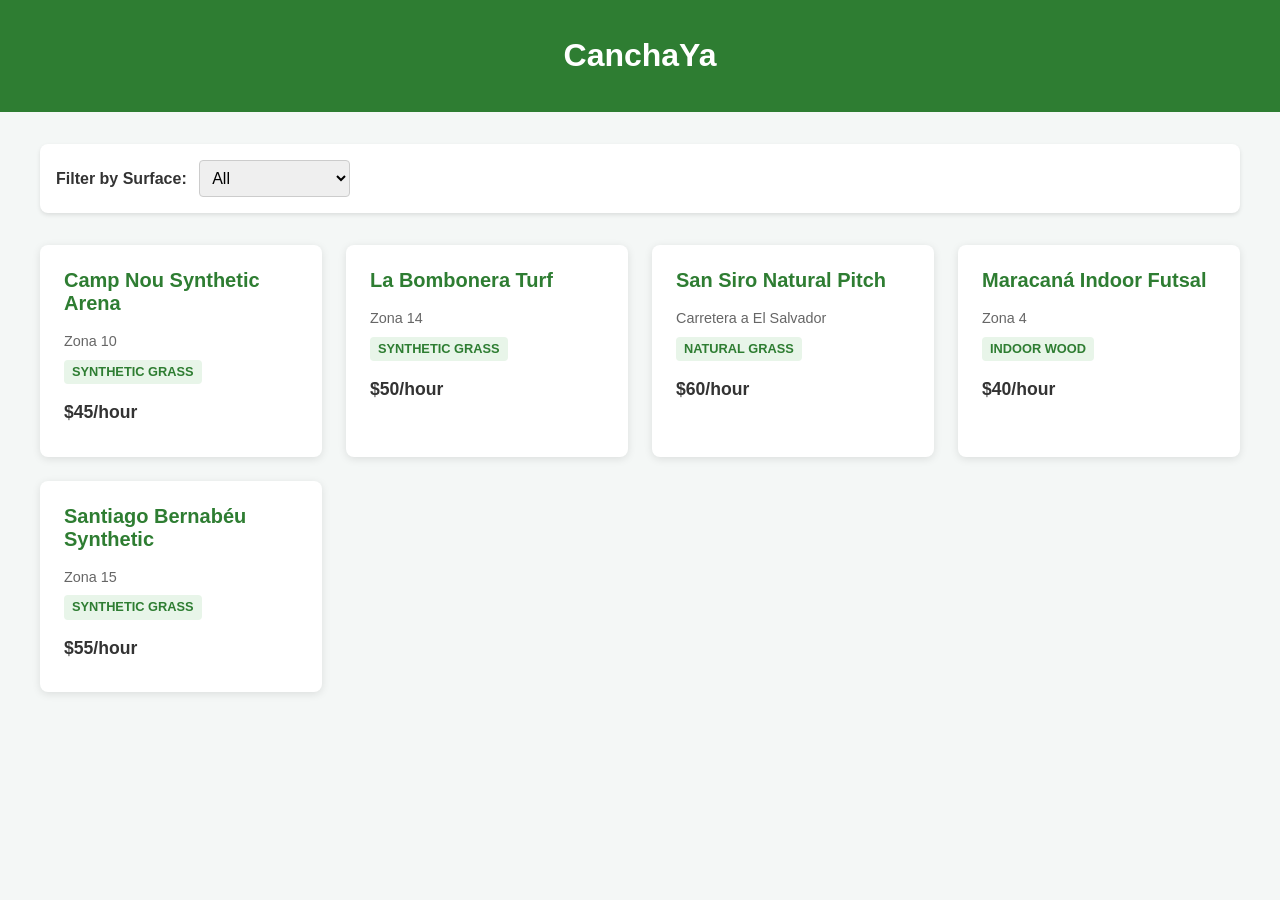
==== index.html @ 768d0ed9 "Prototype of field reservation" ====
<!DOCTYPE html>
<html lang="en">
<head>
    <meta charset="UTF-8">
    <meta name="viewport" content="width=device-width, initial-scale=1.0">
    <title>CanchaYa - Soccer Fields</title>
    <link rel="stylesheet" href="style.css">
</head>
<body>
    <header>
        <h1>CanchaYa</h1>
    </header>

    <main>
        <section id="filter-section">
            <label for="surface-filter">Filter by Surface:</label>
            <select id="surface-filter">
                <option value="All">All</option>
            </select>
        </section>

        <section id="fields-container">
            <!-- Field cards will be injected here -->
        </section>
    </main>

    <script src="script.js"></script>
</body>
</html>
---- style.css ----
body {
    font-family: -apple-system, BlinkMacSystemFont, "Segoe UI", Roboto, Helvetica, Arial, sans-serif;
    margin: 0;
    padding: 0;
    background-color: #f4f7f6;
    color: #333;
}

header {
    background-color: #2e7d32;
    color: white;
    padding: 1rem 2rem;
    text-align: center;
}

main {
    max-width: 1200px;
    margin: 2rem auto;
    padding: 0 1rem;
}

#filter-section {
    margin-bottom: 2rem;
    background: white;
    padding: 1rem;
    border-radius: 8px;
    box-shadow: 0 2px 4px rgba(0,0,0,0.1);
}

#filter-section label {
    font-weight: bold;
    margin-right: 0.5rem;
}

#surface-filter {
    padding: 0.5rem;
    border-radius: 4px;
    border: 1px solid #ccc;
    font-size: 1rem;
}

#fields-container {
    display: grid;
    grid-template-columns: repeat(auto-fill, minmax(280px, 1fr));
    gap: 1.5rem;
}

.field-card {
    background: white;
    border-radius: 8px;
    padding: 1.5rem;
    box-shadow: 0 2px 8px rgba(0,0,0,0.1);
    transition: transform 0.2s;
}

.field-card:hover {
    transform: translateY(-4px);
}

.field-card h2 {
    margin-top: 0;
    color: #2e7d32;
    font-size: 1.25rem;
}

.field-card p {
    margin: 0.5rem 0;
    line-height: 1.4;
}

.field-card .neighborhood {
    color: #666;
    font-size: 0.9rem;
}

.field-card .surface-type {
    display: inline-block;
    background: #e8f5e9;
    color: #2e7d32;
    padding: 0.2rem 0.5rem;
    border-radius: 4px;
    font-size: 0.8rem;
    font-weight: bold;
    text-transform: uppercase;
}

.field-card .price {
    font-weight: bold;
    color: #333;
    margin-top: 1rem;
    font-size: 1.1rem;
}
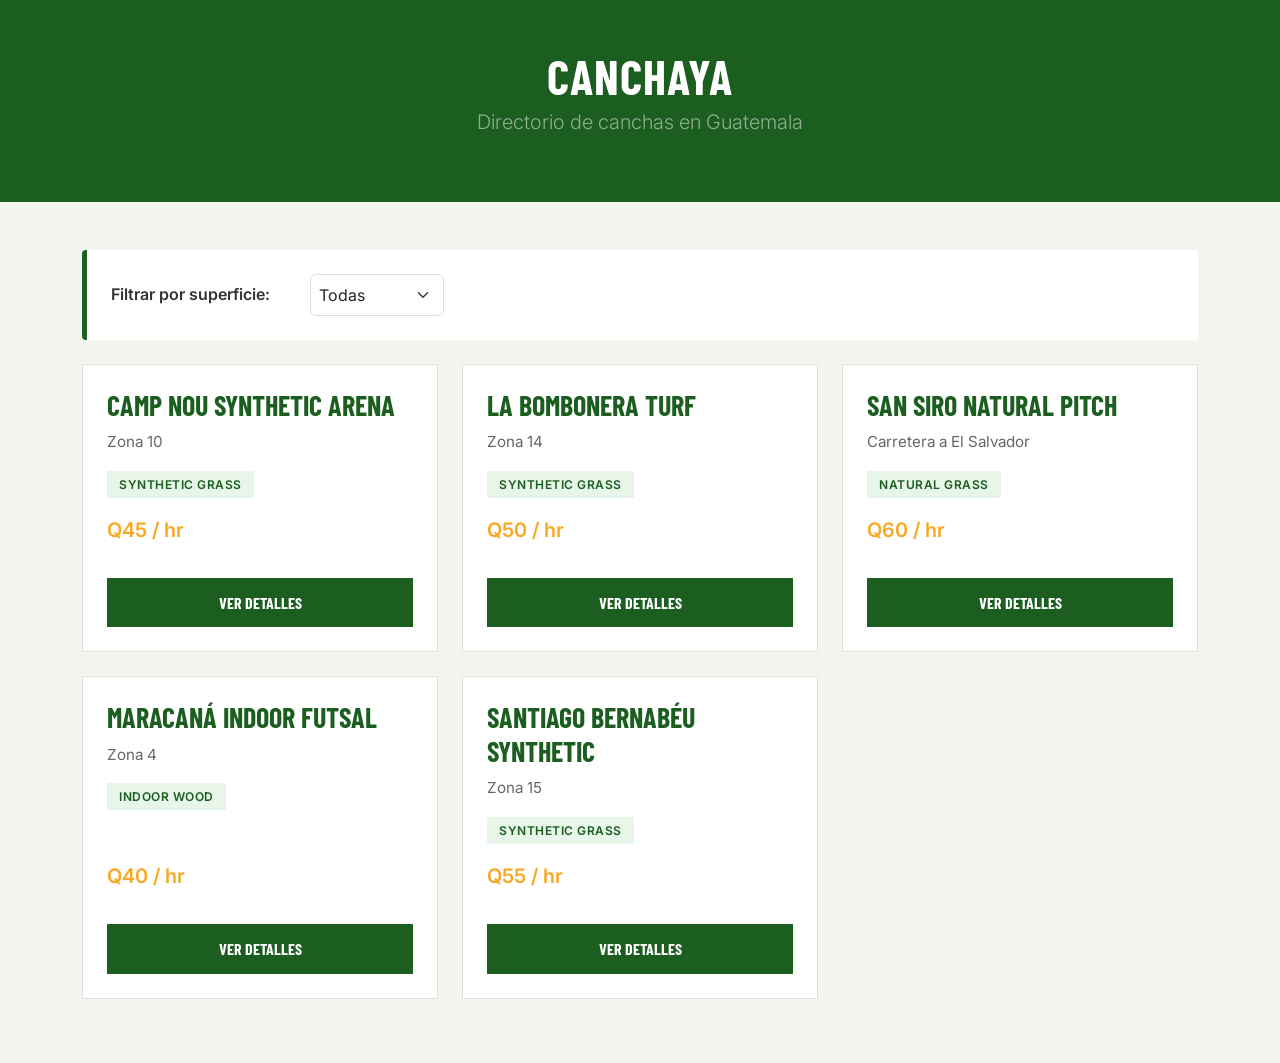
==== commit e60ba3d4: "Fields page with my brand style" ====
--- a/index.html
+++ b/index.html
@@ -4,26 +4,45 @@
     <meta charset="UTF-8">
     <meta name="viewport" content="width=device-width, initial-scale=1.0">
     <title>CanchaYa - Soccer Fields</title>
+    <!-- Fonts -->
+    <link rel="preconnect" href="https://fonts.googleapis.com">
+    <link rel="preconnect" href="https://fonts.gstatic.com" crossorigin>
+    <link href="https://fonts.googleapis.com/css2?family=Barlow+Condensed:wght@700&family=Inter:wght@400;600&display=swap" rel="stylesheet">
+    <!-- Bootstrap 5 -->
+    <link href="https://cdn.jsdelivr.net/npm/bootstrap@5.3.8/dist/css/bootstrap.min.css" rel="stylesheet">
+    <!-- Custom CSS -->
     <link rel="stylesheet" href="style.css">
 </head>
 <body>
-    <header>
-        <h1>CanchaYa</h1>
+    <header class="py-5 mb-5">
+        <div class="container text-center">
+            <h1>CanchaYa</h1>
+            <p class="lead text-white-50">Directorio de canchas en Guatemala</p>
+        </div>
     </header>
 
-    <main>
-        <section id="filter-section">
-            <label for="surface-filter">Filter by Surface:</label>
-            <select id="surface-filter">
-                <option value="All">All</option>
-            </select>
+    <main class="container">
+        <section id="filter-section" class="mb-4">
+            <div class="row align-items-center">
+                <div class="col-auto">
+                    <label for="surface-filter" class="form-label mb-0">Filtrar por superficie:</label>
+                </div>
+                <div class="col-auto">
+                    <select id="surface-filter" class="form-select">
+                        <option value="All">Todas</option>
+                    </select>
+                </div>
+            </div>
         </section>
 
-        <section id="fields-container">
+        <section id="fields-container" class="row g-4">
             <!-- Field cards will be injected here -->
         </section>
     </main>
 
+    <!-- Bootstrap 5 -->
+    <script src="https://cdn.jsdelivr.net/npm/bootstrap@5.3.8/dist/js/bootstrap.bundle.min.js"></script>
+    <!-- Custom JS -->
     <script src="script.js"></script>
 </body>
 </html>
--- a/style.css
+++ b/style.css
@@ -1,92 +1,130 @@
+/* CanchaYa Styles */
+
+:root {
+    --primary-green: #1B5E20;
+    --accent-amber: #F9A825;
+    --bg-warm-white: #F5F5F0;
+    --body-font: 'Inter', sans-serif;
+    --heading-font: 'Barlow Condensed', sans-serif;
+}
+
 body {
-    font-family: -apple-system, BlinkMacSystemFont, "Segoe UI", Roboto, Helvetica, Arial, sans-serif;
-    margin: 0;
-    padding: 0;
-    background-color: #f4f7f6;
+    font-family: var(--body-font);
+    background-color: var(--bg-warm-white);
     color: #333;
+    line-height: 1.6;
+}
+
+h1, h2, h3, h4, h5, h6 {
+    font-family: var(--heading-font);
+    font-weight: 700;
+    text-transform: uppercase;
 }
 
 header {
-    background-color: #2e7d32;
+    background-color: var(--primary-green);
     color: white;
-    padding: 1rem 2rem;
+    padding: 2rem 0;
     text-align: center;
+    margin-bottom: 2rem;
+}
+
+header h1 {
+    margin: 0;
+    font-size: 3rem;
+    letter-spacing: 1px;
 }
 
 main {
     max-width: 1200px;
-    margin: 2rem auto;
+    margin: 0 auto;
     padding: 0 1rem;
 }
 
 #filter-section {
-    margin-bottom: 2rem;
     background: white;
-    padding: 1rem;
-    border-radius: 8px;
-    box-shadow: 0 2px 4px rgba(0,0,0,0.1);
+    padding: 1.5rem;
+    border-radius: 4px;
+    border-left: 5px solid var(--primary-green);
+    margin-bottom: 2.5rem;
 }
 
 #filter-section label {
-    font-weight: bold;
-    margin-right: 0.5rem;
+    font-weight: 600;
+    margin-right: 1rem;
 }
 
 #surface-filter {
     padding: 0.5rem;
-    border-radius: 4px;
-    border: 1px solid #ccc;
-    font-size: 1rem;
+    border: 1px solid #ddd;
+    font-family: var(--body-font);
 }
 
 #fields-container {
-    display: grid;
-    grid-template-columns: repeat(auto-fill, minmax(280px, 1fr));
-    gap: 1.5rem;
+    padding-bottom: 4rem;
 }
 
+/* Field Cards */
 .field-card {
     background: white;
-    border-radius: 8px;
+    border-radius: 0;
+    border: 1px solid #e0e0e0;
     padding: 1.5rem;
-    box-shadow: 0 2px 8px rgba(0,0,0,0.1);
-    transition: transform 0.2s;
+    transition: box-shadow 0.3s ease;
+    display: flex;
+    flex-direction: column;
 }
 
 .field-card:hover {
-    transform: translateY(-4px);
+    box-shadow: 0 4px 12px rgba(0,0,0,0.08);
 }
 
 .field-card h2 {
     margin-top: 0;
-    color: #2e7d32;
-    font-size: 1.25rem;
-}
-
-.field-card p {
-    margin: 0.5rem 0;
-    line-height: 1.4;
+    color: var(--primary-green);
+    font-size: 1.75rem;
+    margin-bottom: 0.5rem;
 }
 
 .field-card .neighborhood {
     color: #666;
-    font-size: 0.9rem;
+    font-size: 0.95rem;
+    margin-bottom: 1rem;
+}
+
+.field-card .badge-container {
+    margin-bottom: 1rem;
 }
 
 .field-card .surface-type {
     display: inline-block;
     background: #e8f5e9;
-    color: #2e7d32;
-    padding: 0.2rem 0.5rem;
-    border-radius: 4px;
-    font-size: 0.8rem;
-    font-weight: bold;
+    color: var(--primary-green);
+    padding: 0.25rem 0.75rem;
+    font-size: 0.75rem;
+    font-weight: 600;
     text-transform: uppercase;
+    letter-spacing: 0.5px;
 }
 
 .field-card .price {
-    font-weight: bold;
-    color: #333;
+    font-weight: 600;
+    color: var(--accent-amber);
+    font-size: 1.25rem;
+    margin-top: auto;
+}
+
+/* Contact button or link placeholder */
+.contact-btn {
+    display: block;
+    width: 100%;
+    background-color: var(--primary-green);
+    color: white;
+    text-align: center;
+    padding: 0.75rem;
+    text-decoration: none;
+    font-family: var(--heading-font);
+    font-weight: 700;
+    text-transform: uppercase;
     margin-top: 1rem;
-    font-size: 1.1rem;
 }
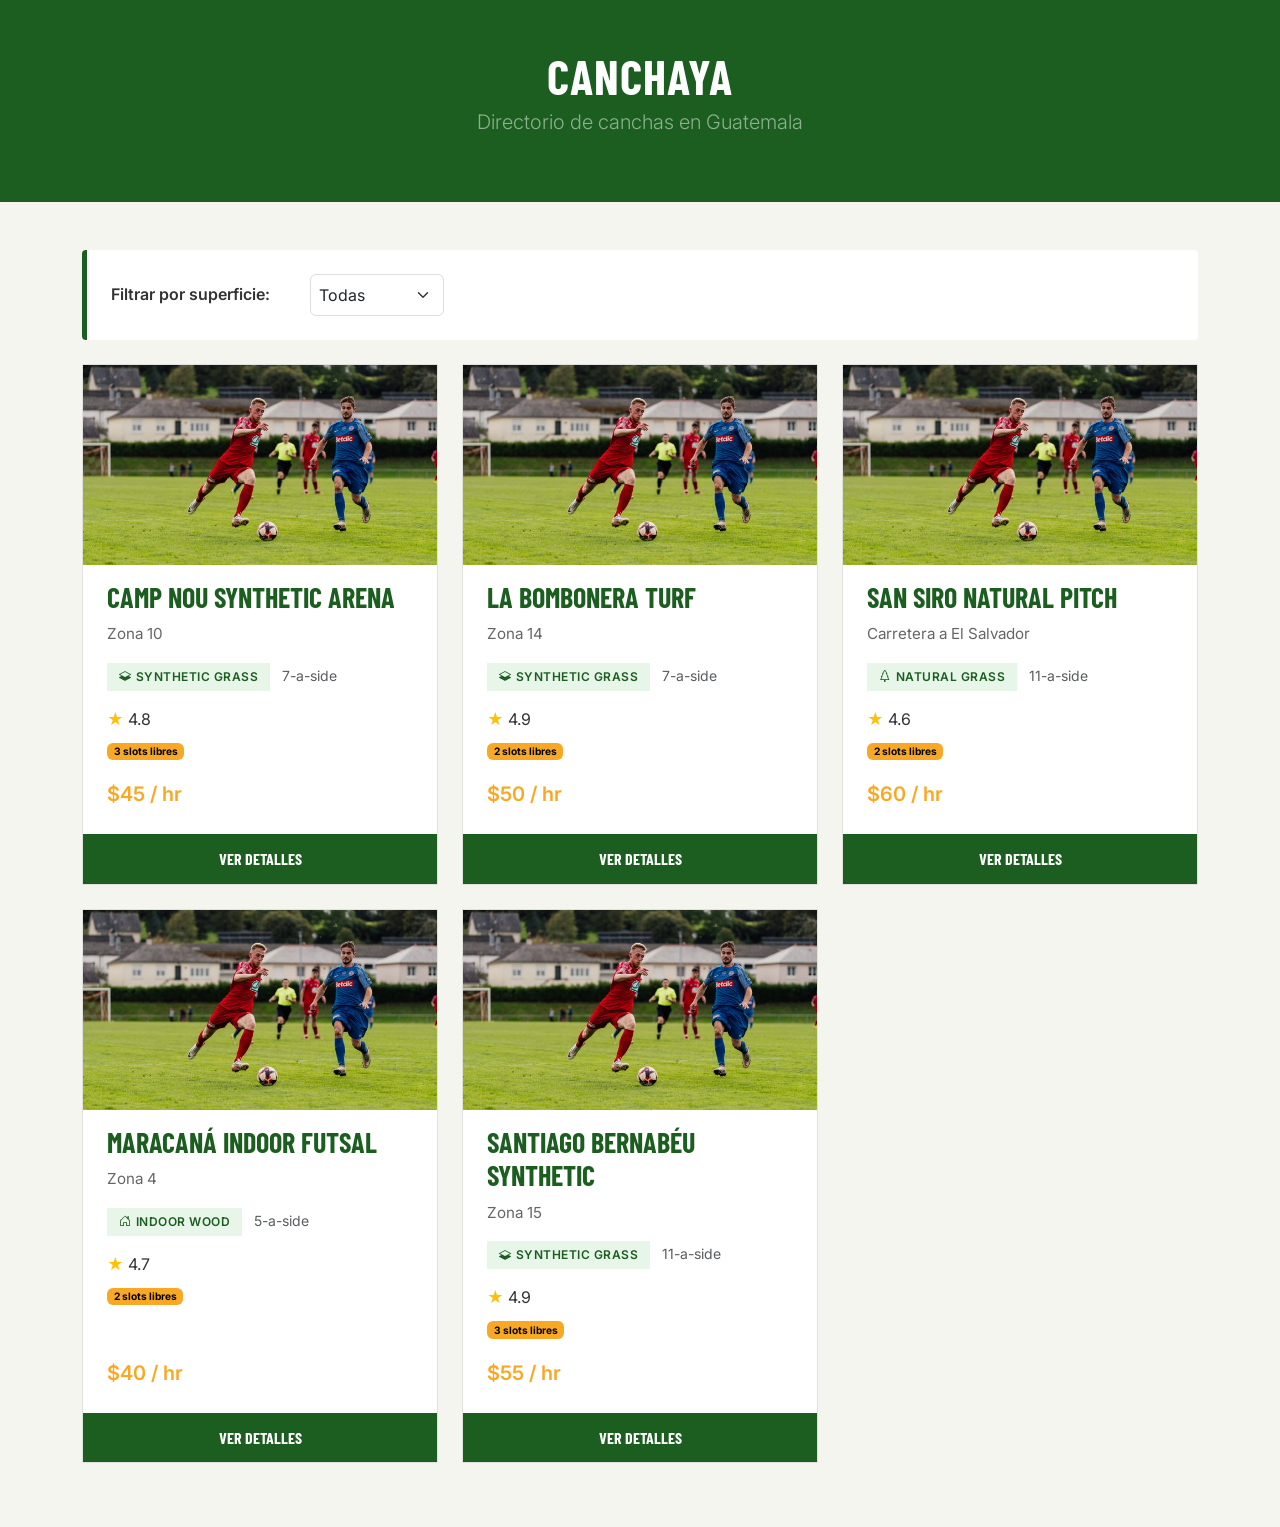
==== commit 10b5ec85: "Imágenes e íconos" ====
--- a/index.html
+++ b/index.html
@@ -8,8 +8,11 @@
     <link rel="preconnect" href="https://fonts.googleapis.com">
     <link rel="preconnect" href="https://fonts.gstatic.com" crossorigin>
     <link href="https://fonts.googleapis.com/css2?family=Barlow+Condensed:wght@700&family=Inter:wght@400;600&display=swap" rel="stylesheet">
+    <link rel="icon" href="img/favicon.svg">
     <!-- Bootstrap 5 -->
     <link href="https://cdn.jsdelivr.net/npm/bootstrap@5.3.8/dist/css/bootstrap.min.css" rel="stylesheet">
+    <!-- Bootstrap Icons -->
+    <link href="https://cdn.jsdelivr.net/npm/bootstrap-icons@1.13.1/font/bootstrap-icons.min.css" rel="stylesheet">
     <!-- Custom CSS -->
     <link rel="stylesheet" href="style.css">
 </head>
--- a/style.css
+++ b/style.css
@@ -69,14 +69,31 @@
     background: white;
     border-radius: 0;
     border: 1px solid #e0e0e0;
-    padding: 1.5rem;
+    padding: 0; /* Remove padding for img-top */
     transition: box-shadow 0.3s ease;
     display: flex;
     flex-direction: column;
+    overflow: hidden;
 }
 
 .field-card:hover {
     box-shadow: 0 4px 12px rgba(0,0,0,0.08);
+}
+
+.field-card .card-img-top {
+    width: 100%;
+    height: 200px;
+    object-fit: cover;
+    border-radius: 0;
+}
+
+.field-card h2, 
+.field-card .neighborhood, 
+.field-card .badge-container, 
+.field-card div:not(.badge-container), 
+.field-card p {
+    padding-left: 1.5rem;
+    padding-right: 1.5rem;
 }
 
 .field-card h2 {
@@ -112,6 +129,96 @@
     color: var(--accent-amber);
     font-size: 1.25rem;
     margin-top: auto;
+    margin-bottom: 0;
+    padding-bottom: 0.5rem;
+}
+
+.field-card .slots-count {
+    font-size: 0.85rem;
+    color: #666;
+    margin-bottom: 1rem;
+}
+
+.bg-accent {
+    background-color: var(--accent-amber) !important;
+    color: #000 !important;
+}
+
+.text-accent {
+    color: var(--accent-amber) !important;
+}
+
+/* Detail Screen Styles */
+.detail-card {
+    background: white;
+    padding: 0;
+    border: 1px solid #e0e0e0;
+    overflow: hidden;
+}
+
+.detail-card-body {
+    padding: 2rem;
+}
+
+.detail-card img {
+    width: 100%;
+    max-height: 400px;
+    object-fit: cover;
+}
+
+.info-badge {
+    background: #f8f9fa;
+    padding: 0.75rem;
+    border-radius: 4px;
+    height: 100%;
+}
+
+.info-badge small {
+    display: block;
+    font-size: 0.7rem;
+    color: #888;
+    font-weight: 700;
+    margin-bottom: 2px;
+}
+
+.info-badge div {
+    font-weight: 600;
+    color: var(--primary-green);
+}
+
+.info-badge.highlight div {
+    color: var(--accent-amber);
+}
+
+.amenity-tag {
+    background: #e8f5e9;
+    color: var(--primary-green);
+    padding: 0.35rem 0.85rem;
+    font-size: 0.85rem;
+    border-radius: 50px;
+    font-weight: 500;
+}
+
+.contact-sidebar {
+    background: white;
+    border: 1px solid #e0e0e0;
+    border-top: 5px solid var(--primary-green);
+}
+
+.contact-sidebar .btn-primary {
+    background-color: var(--primary-green);
+    border-color: var(--primary-green);
+    font-family: var(--heading-font);
+    letter-spacing: 0.5px;
+}
+
+.contact-sidebar .btn-primary:hover {
+    background-color: #144617;
+    border-color: #144617;
+}
+
+.slot-time {
+    font-size: 1.1rem;
 }
 
 /* Contact button or link placeholder */
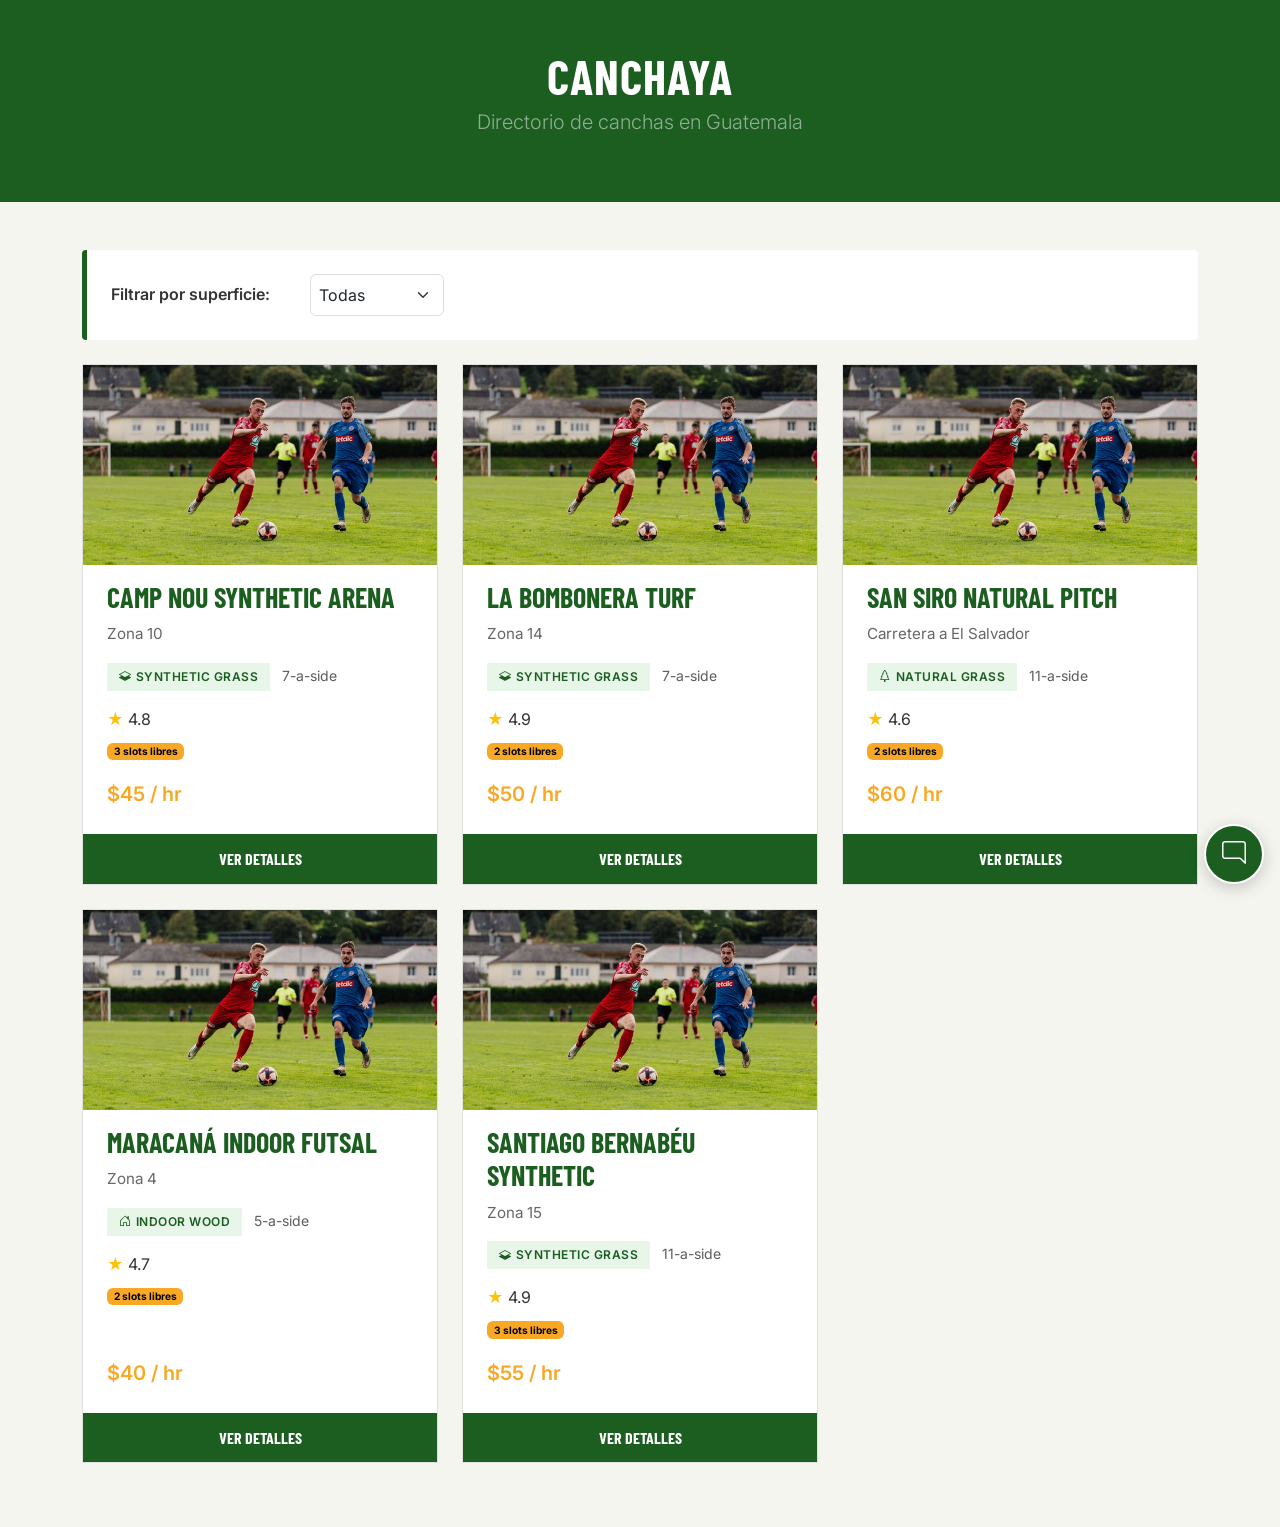
==== commit 31bfb4b0: "Add shared CanchaYa assistant chat overlay" ====
--- a/index.html
+++ b/index.html
@@ -47,5 +47,6 @@
     <script src="https://cdn.jsdelivr.net/npm/bootstrap@5.3.8/dist/js/bootstrap.bundle.min.js"></script>
     <!-- Custom JS -->
     <script src="script.js"></script>
+    <script src="chatbot.js"></script>
 </body>
 </html>
--- a/style.css
+++ b/style.css
@@ -235,3 +235,68 @@
     text-transform: uppercase;
     margin-top: 1rem;
 }
+
+/* Shared assistant overlay */
+.chat-launcher {
+    position: fixed;
+    right: max(1rem, env(safe-area-inset-right));
+    bottom: max(1rem, env(safe-area-inset-bottom));
+    z-index: 1030;
+    width: 3.75rem;
+    height: 3.75rem;
+    border: 2px solid white;
+    border-radius: 50%;
+    background: var(--primary-green);
+    color: white;
+    font-size: 1.5rem;
+    box-shadow: 0 4px 16px #0003;
+}
+
+.chat-launcher:focus-visible {
+    outline: 3px solid var(--accent-amber);
+    outline-offset: 3px;
+}
+
+.chat-dialog {
+    position: fixed;
+    inset: auto 1rem max(1rem, env(safe-area-inset-bottom)) auto;
+    margin: 0;
+    padding: 0;
+    width: min(24rem, calc(100vw - 2rem));
+    max-width: none;
+    height: min(34rem, calc(100dvh - 2rem));
+    max-height: calc(100dvh - 2rem);
+    border: 0;
+    border-radius: 1rem;
+    background: var(--bg-warm-white);
+    color: #333;
+    box-shadow: 0 8px 32px #0003;
+}
+
+.chat-dialog[open] { display: flex; flex-direction: column; }
+.chat-dialog::backdrop { background: #0005; }
+.chat-heading {
+    display: flex;
+    align-items: center;
+    justify-content: space-between;
+    gap: 1rem;
+    padding: 1rem;
+    background: var(--primary-green);
+    color: white;
+}
+.chat-heading .btn-close { padding: .75rem; }
+.chat-messages { flex: 1; min-height: 0; overflow-y: auto; padding: 1rem; }
+.chat-message {
+    width: fit-content;
+    max-width: 95%;
+    padding: .75rem;
+    border-radius: .75rem;
+    background: white;
+    border: 1px solid #ddd;
+    white-space: pre-wrap;
+    overflow-wrap: anywhere;
+}
+.chat-message-visitor { margin-left: auto; background: #e8f5e9; border-color: #c8e6c9; }
+.chat-form { padding: 1rem; border-top: 1px solid #ddd; background: white; }
+.chat-form input { min-width: 0; }
+.chat-form .btn-success { background: var(--primary-green); border-color: var(--primary-green); }
